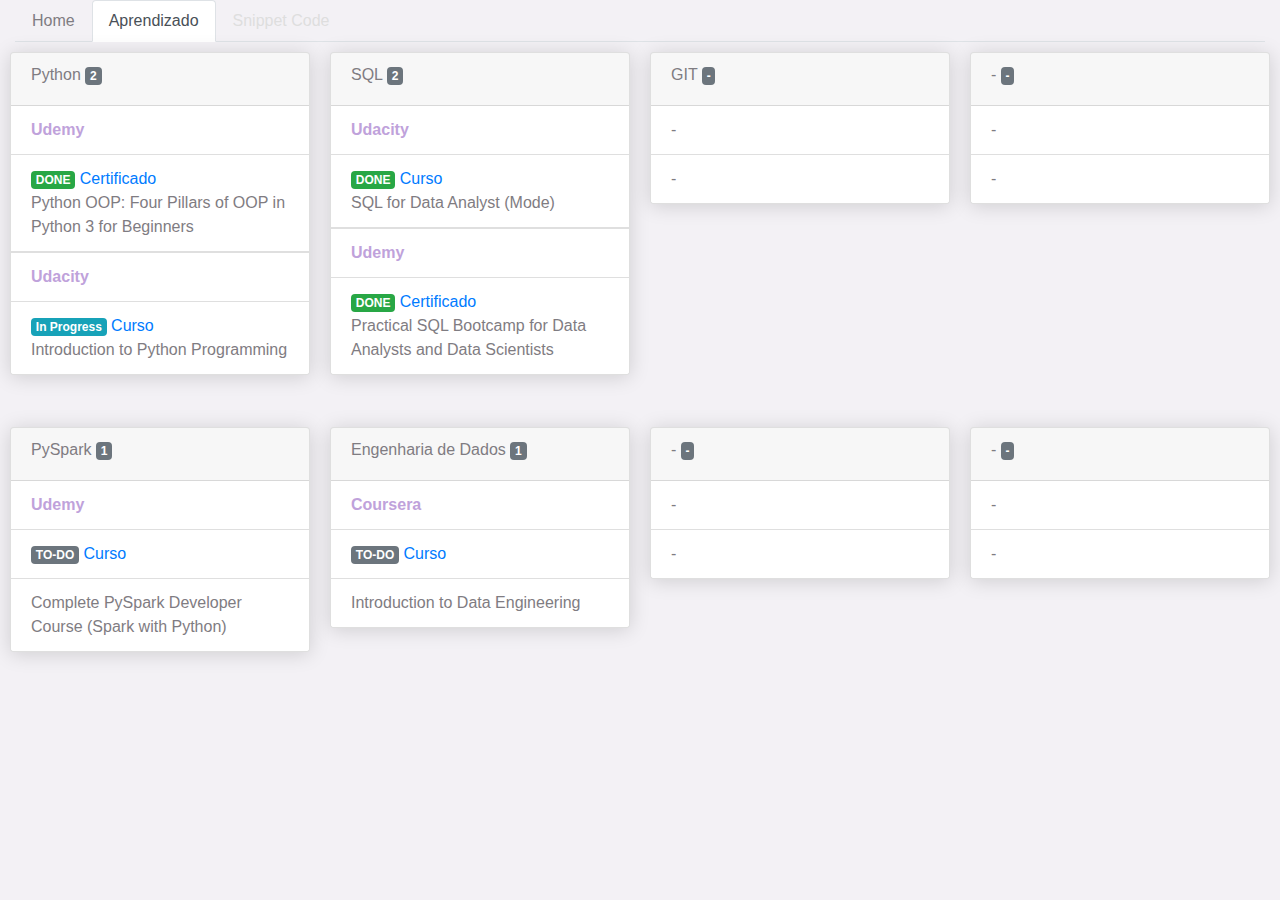
==== courses.html @ e84af803 "add courses to courses.html" ====
<!DOCTYPE html>
<html>
<head>
<title>Kim Albert - Website</title>
<link rel="stylesheet" href="./scripts/mycss.css">

<meta charset="utf-8">
<meta name="viewport" content="width=device-width, initial-scale=1">
<link rel="stylesheet" href="https://maxcdn.bootstrapcdn.com/bootstrap/4.5.2/css/bootstrap.min.css">
<script src="https://ajax.googleapis.com/ajax/libs/jquery/3.5.1/jquery.min.js"></script>
<script src="https://cdnjs.cloudflare.com/ajax/libs/popper.js/1.16.0/umd/popper.min.js"></script>
<script src="https://maxcdn.bootstrapcdn.com/bootstrap/4.5.2/js/bootstrap.min.js"></script>

</head>
<body style="background-color: #F3F1F5;">
    <div class="container-fluid">
  <ul class="nav nav-tabs">
    <li class="nav-item">
      <a class="nav-link" href="./index.html" style="color: #7F7C82;">Home</a>
    </li>
    <li class="nav-item">
      <a class="nav-link active" href="#">Aprendizado</a>
    </li>
    <li class="nav-item">
        <a class="nav-link disabled" href="#" style="color: #dedede;">Snippet Code</a>
    </li>
  </ul>
</div>

<container>
    <div class="container-fluid">
        <!--row-->
        <div class="row">
            <div class="col-sm-3" style="padding: 10px;">
                <div class="card card-width">
                    <div class="card-header">
                        <h6>Python <span class="badge badge-secondary">2</span></h6>
                    </div>
                    <ul class="list-group list-group-flush">
                        <li class="list-group-item"><strong>Udemy</strong></li>
                        <li class="list-group-item"><span class="badge badge-success">DONE</span> <a href="https://www.udemy.com/certificate/UC-08b37c83-039b-4beb-8012-4f938d83a081/" target="_blank">Certificado</a>
                        <br>
                        Python OOP: Four Pillars of OOP in Python 3 for Beginners 
                        </li>
                    </ul>
                    <ul class="list-group list-group-flush">
                        <li class="list-group-item"><strong>Udacity</strong></li>
                        <li class="list-group-item"><span class="badge badge-info">In Progress</span> <a href="https://www.udacity.com/course/introduction-to-python--ud1110" target="_blank">Curso</a>
                        <br>
                        Introduction to Python Programming 
                        </li>
                    </ul>
                </div>
            </div>
            <div class="col-sm-3" style="padding: 10px;">
                <div class="card card-width">
                    <div class="card-header">
                        <h6>SQL <span class="badge badge-secondary">2</span></h6>
                    </div>
                    <ul class="list-group list-group-flush">
                        <li class="list-group-item"><strong>Udacity</strong></li>
                        <li class="list-group-item"><span class="badge badge-success">DONE</span> <a href="https://www.udacity.com/course/sql-for-data-analysis--ud198" target="_blank">Curso</a>
                        <br>
                        SQL for Data Analyst (Mode)
                        </li>
                    </ul>
                    <ul class="list-group list-group-flush">
                        <li class="list-group-item"><strong>Udemy</strong></li>
                        <li class="list-group-item"><span class="badge badge-success">DONE</span> <a href="https://www.udemy.com/certificate/UC-22eb4f1d-b962-43e8-9534-965f875f9209/" target="_blank">Certificado</a>
                        <br>
                        Practical SQL Bootcamp for Data Analysts and Data Scientists
                        </li>
                      </ul>
                </div>
            </div>
            <div class="col-sm-3" style="padding: 10px;">
                <div class="card card-width">
                    <div class="card-header">
                        <h6>GIT <span class="badge badge-secondary">-</span></h6>
                    </div>
                    <ul class="list-group list-group-flush">
                      <li class="list-group-item">-</li>
                      <li class="list-group-item">-</li>
                    </ul>
                </div>
            </div>
            <div class="col-sm-3" style="padding: 10px;">
                <div class="card card-width">
                    <div class="card-header">
                        <h6>- <span class="badge badge-secondary">-</span></h6>
                    </div>
                    <ul class="list-group list-group-flush">
                      <li class="list-group-item">-</li>
                      <li class="list-group-item">-</li>
                    </ul>
                </div>
            </div>
        </div>
        <!--row-->

        <!--row-->
        <div class="row">
            <div class="col-sm-3" style="padding: 10px;">
                <div class="card card-width">
                    <div class="card-header">
                        <h6>PySpark <span class="badge badge-secondary">1</span></h6>
                    </div>
                    <ul class="list-group list-group-flush">
                      <li class="list-group-item"><strong>Udemy</strong></li> 
                      <li class="list-group-item"><span class="badge badge-secondary">TO-DO</span> <a href="https://www.udemy.com/course/pyspark-developer-course/" target="_blank">Curso</a></li>
                      <li class="list-group-item"> Complete PySpark Developer Course (Spark with Python)</li>
                    </ul>
                </div>
            </div>

            <div class="col-sm-3" style="padding: 10px;">
                <div class="card card-width">
                    <div class="card-header">
                        <h6>Engenharia de Dados <span class="badge badge-secondary">1</span></h6>
                    </div>
                    <ul class="list-group list-group-flush">
                      <li class="list-group-item"><strong>Coursera</strong></li>
                      <li class="list-group-item"><span class="badge badge-secondary">TO-DO</span> <a href="https://pt.coursera.org/learn/introduction-to-data-engineering" target="_blank">Curso</a></li>
                      <li class="list-group-item">Introduction to Data Engineering</li>
                    </ul>
                </div>
            </div>

            <div class="col-sm-3" style="padding: 10px;">
                <div class="card card-width">
                    <div class="card-header">
                        <h6>- <span class="badge badge-secondary">-</span></h6>
                    </div>
                    <ul class="list-group list-group-flush">
                      <li class="list-group-item">-</li>
                      <li class="list-group-item">-</li>
                    </ul>
                </div>
            </div>

            <div class="col-sm-3" style="padding: 10px;">
                <div class="card card-width">
                    <div class="card-header">
                        <h6>- <span class="badge badge-secondary">-</span></h6>
                    </div>
                    <ul class="list-group list-group-flush">
                      <li class="list-group-item">-</li>
                      <li class="list-group-item">-</li>
                    </ul>
                </div>
            </div>
        </div>
        <!--row-->
    </div>
</container>
</body>
</html>
---- scripts/mycss.css ----
* {
    margin: 0px;
    padding: 0px;
}

p, ul, li{
    color: #7F7C82;
}

span{
    color: #BFA2DB;
}

h1,h3{
    color: #BFA2DB;
}

h5,h6{
    color: #7F7C82;
}

strong{
    color: #BFA2DB;
}

.card {
    background: rgb(255, 255, 255);
    padding: 3rem 2.5rem;
    margin-bottom: 2rem;
    box-shadow: rgb(0 0 0 / 15%) 0px 2px 20px;
    border-radius: 10px;
}

.card-width {
    width: 100%;
    padding: 0;
}
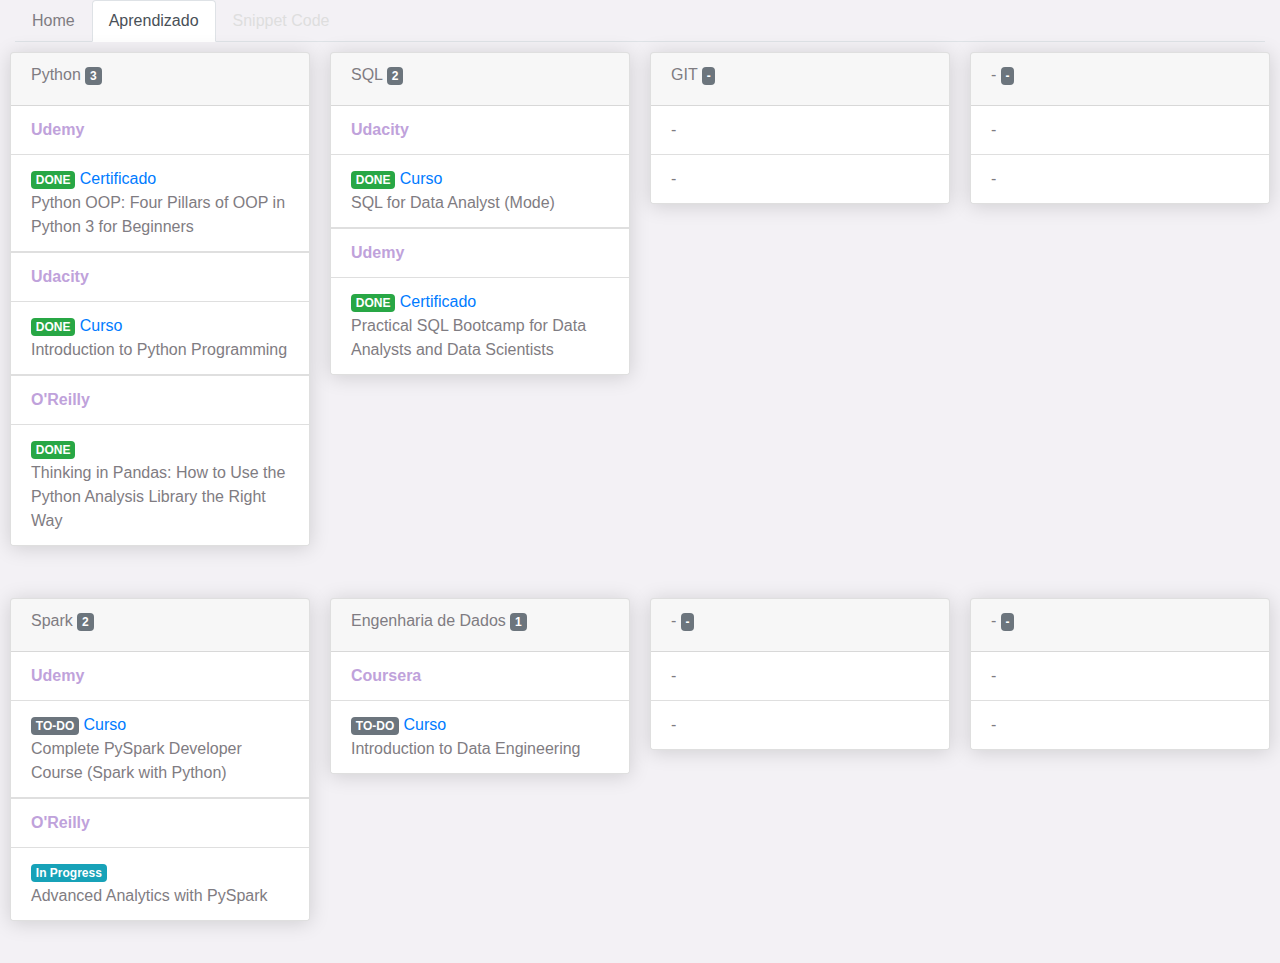
==== commit 54c59149: "add new courses" ====
--- a/courses.html
+++ b/courses.html
@@ -34,7 +34,7 @@
             <div class="col-sm-3" style="padding: 10px;">
                 <div class="card card-width">
                     <div class="card-header">
-                        <h6>Python <span class="badge badge-secondary">2</span></h6>
+                        <h6>Python <span class="badge badge-secondary">3</span></h6>
                     </div>
                     <ul class="list-group list-group-flush">
                         <li class="list-group-item"><strong>Udemy</strong></li>
@@ -45,9 +45,16 @@
                     </ul>
                     <ul class="list-group list-group-flush">
                         <li class="list-group-item"><strong>Udacity</strong></li>
-                        <li class="list-group-item"><span class="badge badge-info">In Progress</span> <a href="https://www.udacity.com/course/introduction-to-python--ud1110" target="_blank">Curso</a>
+                        <li class="list-group-item"><span class="badge badge-success">DONE</span> <a href="https://www.udacity.com/course/introduction-to-python--ud1110" target="_blank">Curso</a>
                         <br>
                         Introduction to Python Programming 
+                        </li>
+                    </ul>
+                    <ul class="list-group list-group-flush">
+                        <li class="list-group-item"><strong>O'Reilly</strong></li>
+                        <li class="list-group-item"><span class="badge badge-success">DONE</span>
+                        <br>
+                        Thinking in Pandas: How to Use the Python Analysis Library the Right Way 
                         </li>
                     </ul>
                 </div>
@@ -103,13 +110,22 @@
             <div class="col-sm-3" style="padding: 10px;">
                 <div class="card card-width">
                     <div class="card-header">
-                        <h6>PySpark <span class="badge badge-secondary">1</span></h6>
+                        <h6>Spark <span class="badge badge-secondary">2</span></h6>
                     </div>
                     <ul class="list-group list-group-flush">
                       <li class="list-group-item"><strong>Udemy</strong></li> 
-                      <li class="list-group-item"><span class="badge badge-secondary">TO-DO</span> <a href="https://www.udemy.com/course/pyspark-developer-course/" target="_blank">Curso</a></li>
-                      <li class="list-group-item"> Complete PySpark Developer Course (Spark with Python)</li>
+                      <li class="list-group-item"><span class="badge badge-secondary">TO-DO</span> <a href="https://www.udemy.com/course/pyspark-developer-course/" target="_blank">Curso</a>
+                      <br>
+                      Complete PySpark Developer Course (Spark with Python)
+                      </li>
                     </ul>
+                    <ul class="list-group list-group-flush">
+                        <li class="list-group-item"><strong>O'Reilly</strong></li> 
+                        <li class="list-group-item"><span class="badge badge-info">In Progress</span>
+                        <br>
+                        Advanced Analytics with PySpark
+                        </li>
+                      </ul>
                 </div>
             </div>
 
@@ -120,8 +136,10 @@
                     </div>
                     <ul class="list-group list-group-flush">
                       <li class="list-group-item"><strong>Coursera</strong></li>
-                      <li class="list-group-item"><span class="badge badge-secondary">TO-DO</span> <a href="https://pt.coursera.org/learn/introduction-to-data-engineering" target="_blank">Curso</a></li>
-                      <li class="list-group-item">Introduction to Data Engineering</li>
+                      <li class="list-group-item"><span class="badge badge-secondary">TO-DO</span> <a href="https://pt.coursera.org/learn/introduction-to-data-engineering" target="_blank">Curso</a>
+                      <br>
+                      Introduction to Data Engineering
+                    </li>
                     </ul>
                 </div>
             </div>
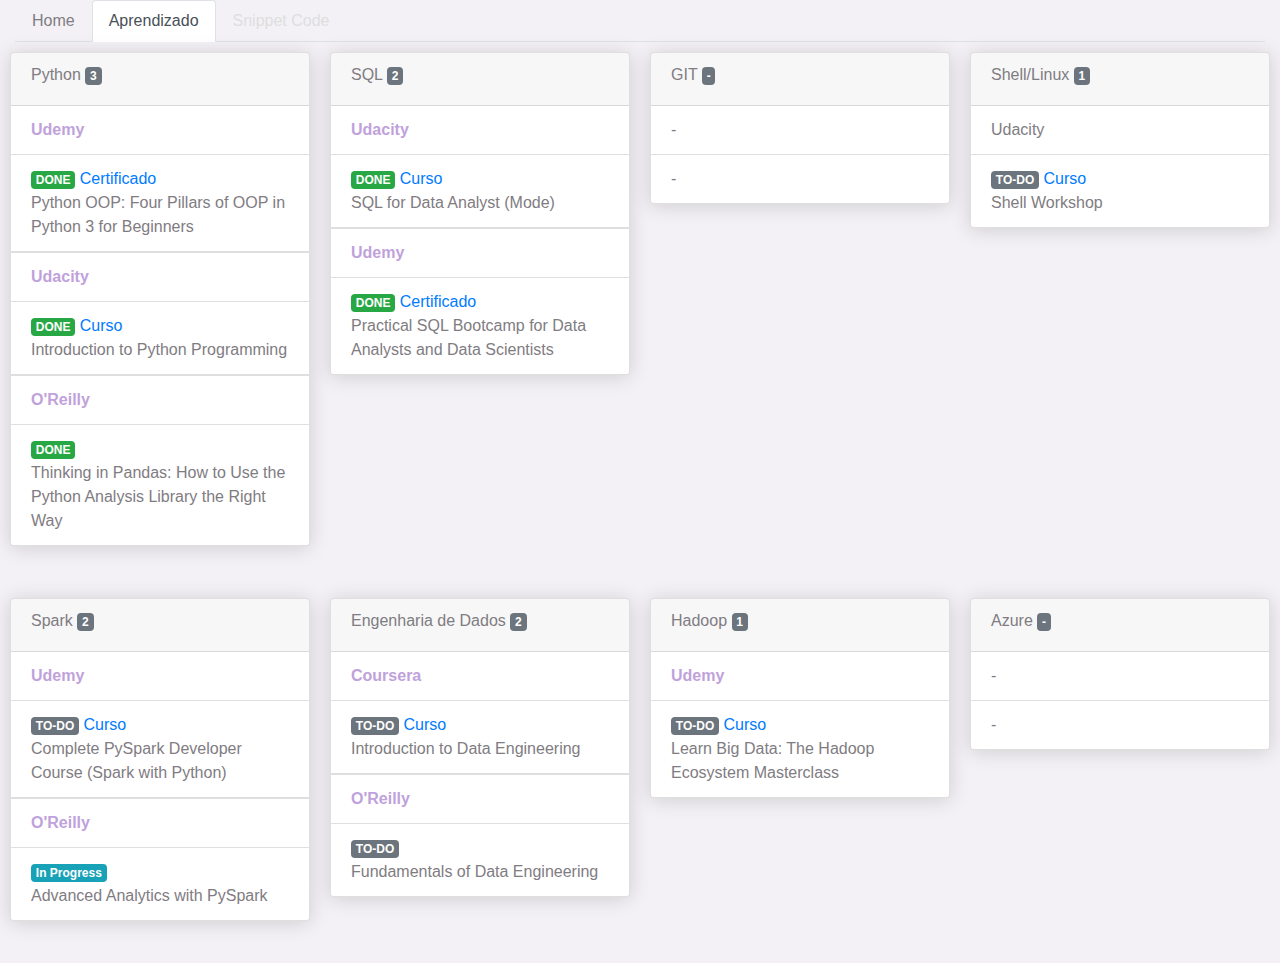
==== commit 5486699c: "add new courses and change last job" ====
--- a/courses.html
+++ b/courses.html
@@ -94,11 +94,13 @@
             <div class="col-sm-3" style="padding: 10px;">
                 <div class="card card-width">
                     <div class="card-header">
-                        <h6>- <span class="badge badge-secondary">-</span></h6>
+                        <h6>Shell/Linux <span class="badge badge-secondary">1</span></h6>
                     </div>
                     <ul class="list-group list-group-flush">
-                      <li class="list-group-item">-</li>
-                      <li class="list-group-item">-</li>
+                      <li class="list-group-item">Udacity</li>
+                      <li class="list-group-item"><span class="badge badge-secondary">TO-DO</span> <a href="https://classroom.udacity.com/courses/ud206" target="_blank">Curso</a>
+                        <br>
+                        Shell Workshop
                     </ul>
                 </div>
             </div>
@@ -132,14 +134,21 @@
             <div class="col-sm-3" style="padding: 10px;">
                 <div class="card card-width">
                     <div class="card-header">
-                        <h6>Engenharia de Dados <span class="badge badge-secondary">1</span></h6>
+                        <h6>Engenharia de Dados <span class="badge badge-secondary">2</span></h6>
                     </div>
                     <ul class="list-group list-group-flush">
-                      <li class="list-group-item"><strong>Coursera</strong></li>
-                      <li class="list-group-item"><span class="badge badge-secondary">TO-DO</span> <a href="https://pt.coursera.org/learn/introduction-to-data-engineering" target="_blank">Curso</a>
-                      <br>
-                      Introduction to Data Engineering
-                    </li>
+                        <li class="list-group-item"><strong>Coursera</strong></li>
+                        <li class="list-group-item"><span class="badge badge-secondary">TO-DO</span> <a href="https://pt.coursera.org/learn/introduction-to-data-engineering" target="_blank">Curso</a>
+                        <br>
+                        Introduction to Data Engineering
+                        </li>
+                    </ul>
+                    <ul class="list-group list-group-flush">
+                        <li class="list-group-item"><strong>O'Reilly</strong></li>
+                        <li class="list-group-item"><span class="badge badge-secondary">TO-DO</span>
+                        <br>
+                        Fundamentals of Data Engineering
+                        </li>
                     </ul>
                 </div>
             </div>
@@ -147,11 +156,14 @@
             <div class="col-sm-3" style="padding: 10px;">
                 <div class="card card-width">
                     <div class="card-header">
-                        <h6>- <span class="badge badge-secondary">-</span></h6>
+                        <h6>Hadoop <span class="badge badge-secondary">1</span></h6>
                     </div>
                     <ul class="list-group list-group-flush">
-                      <li class="list-group-item">-</li>
-                      <li class="list-group-item">-</li>
+                        <li class="list-group-item"><strong>Udemy</strong></li>
+                        <li class="list-group-item"><span class="badge badge-secondary">TO-DO</span> <a href="https://pt.coursera.org/learn/introduction-to-data-engineering" target="_blank">Curso</a>
+                        <br>
+                        Learn Big Data: The Hadoop Ecosystem Masterclass
+                        </li>
                     </ul>
                 </div>
             </div>
@@ -159,7 +171,7 @@
             <div class="col-sm-3" style="padding: 10px;">
                 <div class="card card-width">
                     <div class="card-header">
-                        <h6>- <span class="badge badge-secondary">-</span></h6>
+                        <h6>Azure <span class="badge badge-secondary">-</span></h6>
                     </div>
                     <ul class="list-group list-group-flush">
                       <li class="list-group-item">-</li>
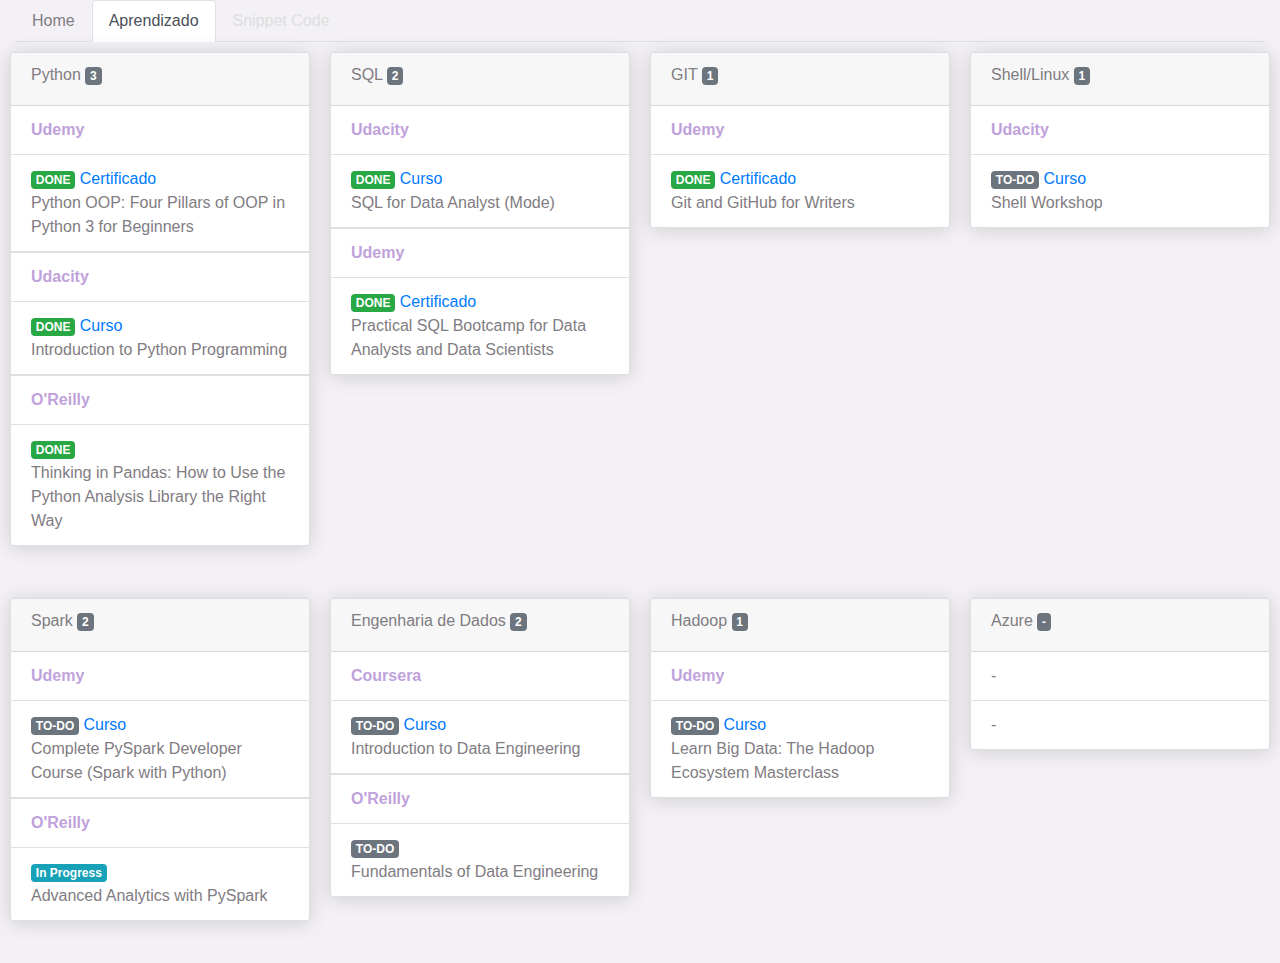
==== commit 81730372: "Added new course git" ====
--- a/courses.html
+++ b/courses.html
@@ -83,11 +83,14 @@
             <div class="col-sm-3" style="padding: 10px;">
                 <div class="card card-width">
                     <div class="card-header">
-                        <h6>GIT <span class="badge badge-secondary">-</span></h6>
+                        <h6>GIT <span class="badge badge-secondary">1</span></h6>
                     </div>
                     <ul class="list-group list-group-flush">
-                      <li class="list-group-item">-</li>
-                      <li class="list-group-item">-</li>
+                        <li class="list-group-item"><strong>Udemy</strong></li>
+                        <li class="list-group-item"><span class="badge badge-success">DONE</span> <a href="https://www.udemy.com/certificate/UC-5e2b22cf-13c8-40c5-b230-b7e4e3d10f41/" target="_blank">Certificado</a>
+                        <br>
+                        Git and GitHub for Writers
+                        </li>
                     </ul>
                 </div>
             </div>
@@ -97,7 +100,7 @@
                         <h6>Shell/Linux <span class="badge badge-secondary">1</span></h6>
                     </div>
                     <ul class="list-group list-group-flush">
-                      <li class="list-group-item">Udacity</li>
+                      <li class="list-group-item"><strong>Udacity</strong></li>
                       <li class="list-group-item"><span class="badge badge-secondary">TO-DO</span> <a href="https://classroom.udacity.com/courses/ud206" target="_blank">Curso</a>
                         <br>
                         Shell Workshop
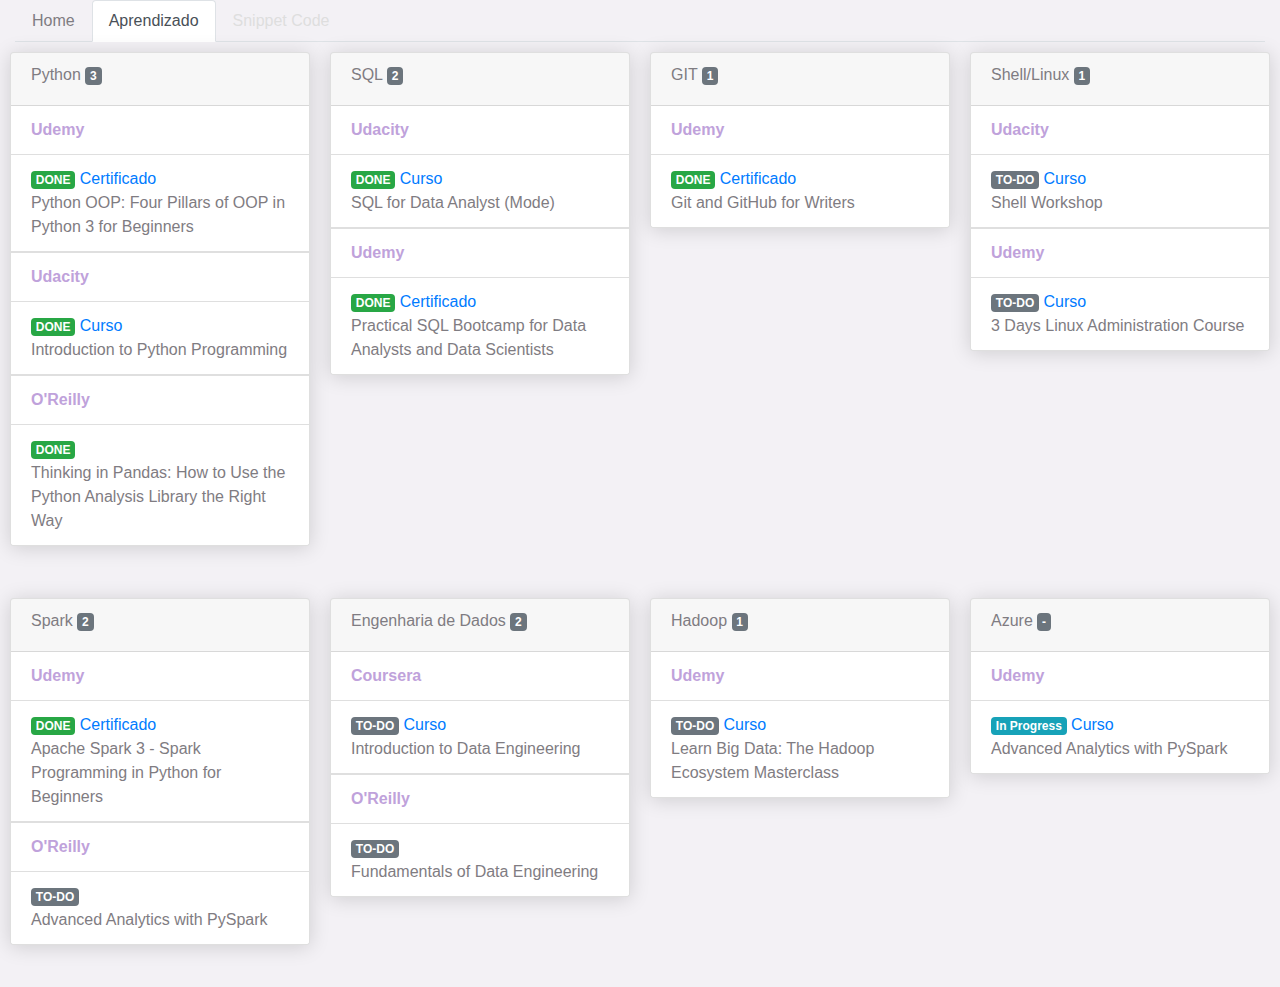
==== commit ab9f80d3: "Add courses" ====
--- a/courses.html
+++ b/courses.html
@@ -105,6 +105,13 @@
                         <br>
                         Shell Workshop
                     </ul>
+                    <ul class="list-group list-group-flush">
+                        <li class="list-group-item"><strong>Udemy</strong></li> 
+                        <li class="list-group-item"><span class="badge badge-secondary">TO-DO</span> <a href="https://www.udemy.com/course/perfect-3-days-linux-course" target="_blank">Curso</a>
+                        <br>
+                        3 Days Linux Administration Course
+                        </li>
+                    </ul>
                 </div>
             </div>
         </div>
@@ -118,19 +125,19 @@
                         <h6>Spark <span class="badge badge-secondary">2</span></h6>
                     </div>
                     <ul class="list-group list-group-flush">
-                      <li class="list-group-item"><strong>Udemy</strong></li> 
-                      <li class="list-group-item"><span class="badge badge-secondary">TO-DO</span> <a href="https://www.udemy.com/course/pyspark-developer-course/" target="_blank">Curso</a>
-                      <br>
-                      Complete PySpark Developer Course (Spark with Python)
-                      </li>
+                        <li class="list-group-item"><strong>Udemy</strong></li> 
+                        <li class="list-group-item"><span class="badge badge-success">DONE</span> <a href="https://www.udemy.com/certificate/UC-d367515c-8d63-4c10-b5b2-99c558a51841/" target="_blank">Certificado</a>
+                        <br>
+                        Apache Spark 3 - Spark Programming in Python for Beginners
+                        </li>
                     </ul>
                     <ul class="list-group list-group-flush">
                         <li class="list-group-item"><strong>O'Reilly</strong></li> 
-                        <li class="list-group-item"><span class="badge badge-info">In Progress</span>
+                        <li class="list-group-item"><span class="badge badge-secondary">TO-DO</span>
                         <br>
                         Advanced Analytics with PySpark
                         </li>
-                      </ul>
+                    </ul>
                 </div>
             </div>
 
@@ -163,7 +170,7 @@
                     </div>
                     <ul class="list-group list-group-flush">
                         <li class="list-group-item"><strong>Udemy</strong></li>
-                        <li class="list-group-item"><span class="badge badge-secondary">TO-DO</span> <a href="https://pt.coursera.org/learn/introduction-to-data-engineering" target="_blank">Curso</a>
+                        <li class="list-group-item"><span class="badge badge-secondary">TO-DO</span> <a href="https://www.udemy.com/course/learn-big-data-the-hadoop-ecosystem-masterclass" target="_blank">Curso</a>
                         <br>
                         Learn Big Data: The Hadoop Ecosystem Masterclass
                         </li>
@@ -177,8 +184,11 @@
                         <h6>Azure <span class="badge badge-secondary">-</span></h6>
                     </div>
                     <ul class="list-group list-group-flush">
-                      <li class="list-group-item">-</li>
-                      <li class="list-group-item">-</li>
+                        <li class="list-group-item"><strong>Udemy</strong></li> 
+                        <li class="list-group-item"><span class="badge badge-info">In Progress</span> <a href="https://www.udemy.com/course/azure-databricks-spark-core-for-data-engineers" target="_blank">Curso</a>
+                        <br>
+                        Advanced Analytics with PySpark
+                        </li>
                     </ul>
                 </div>
             </div>
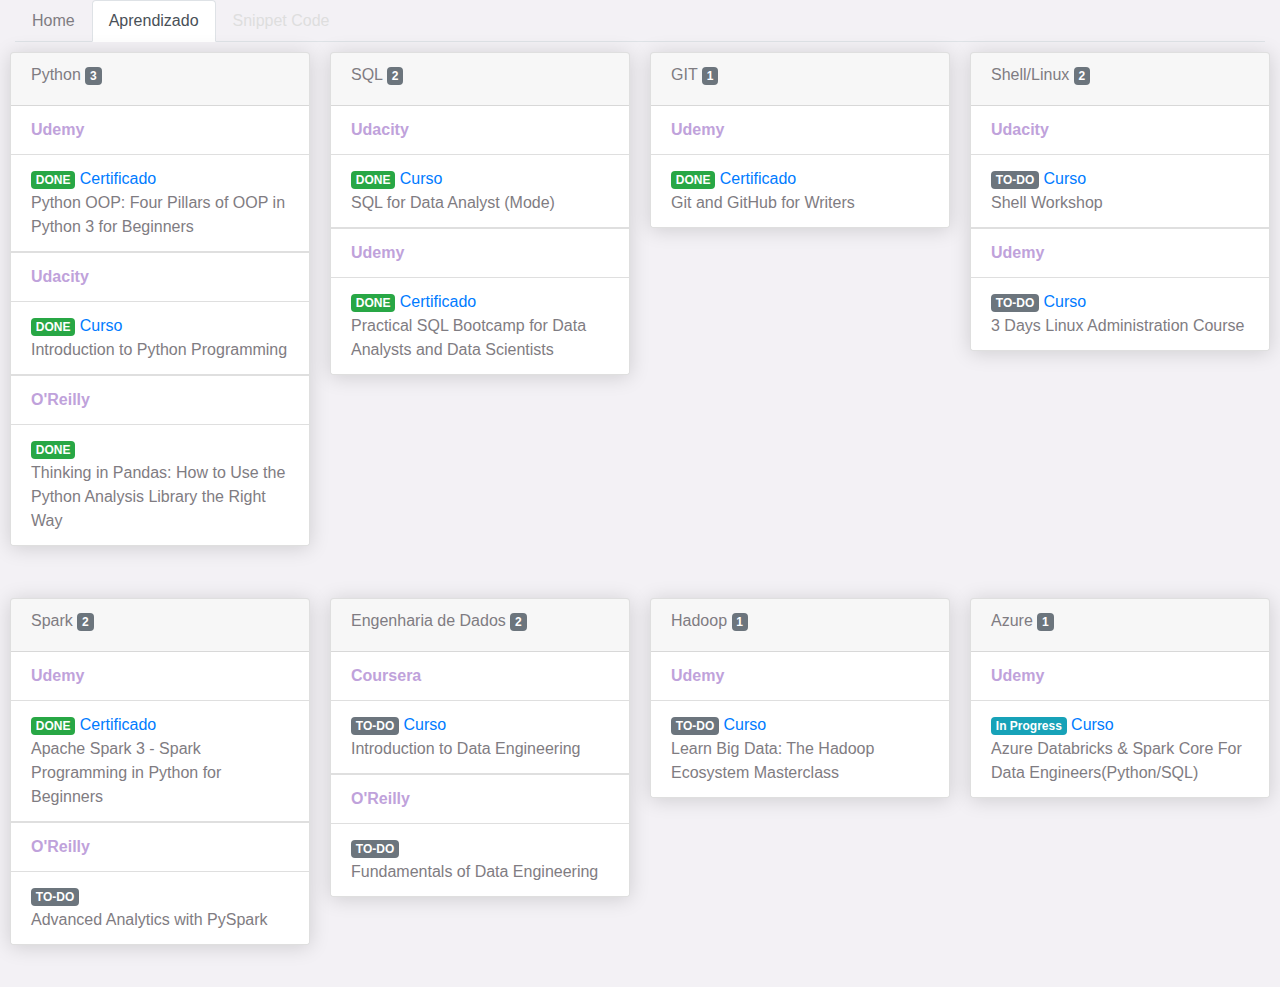
==== commit 95076ae6: "adjusting courses" ====
--- a/courses.html
+++ b/courses.html
@@ -97,7 +97,7 @@
             <div class="col-sm-3" style="padding: 10px;">
                 <div class="card card-width">
                     <div class="card-header">
-                        <h6>Shell/Linux <span class="badge badge-secondary">1</span></h6>
+                        <h6>Shell/Linux <span class="badge badge-secondary">2</span></h6>
                     </div>
                     <ul class="list-group list-group-flush">
                       <li class="list-group-item"><strong>Udacity</strong></li>
@@ -181,13 +181,13 @@
             <div class="col-sm-3" style="padding: 10px;">
                 <div class="card card-width">
                     <div class="card-header">
-                        <h6>Azure <span class="badge badge-secondary">-</span></h6>
+                        <h6>Azure <span class="badge badge-secondary">1</span></h6>
                     </div>
                     <ul class="list-group list-group-flush">
                         <li class="list-group-item"><strong>Udemy</strong></li> 
                         <li class="list-group-item"><span class="badge badge-info">In Progress</span> <a href="https://www.udemy.com/course/azure-databricks-spark-core-for-data-engineers" target="_blank">Curso</a>
                         <br>
-                        Advanced Analytics with PySpark
+                        Azure Databricks & Spark Core For Data Engineers(Python/SQL)
                         </li>
                     </ul>
                 </div>
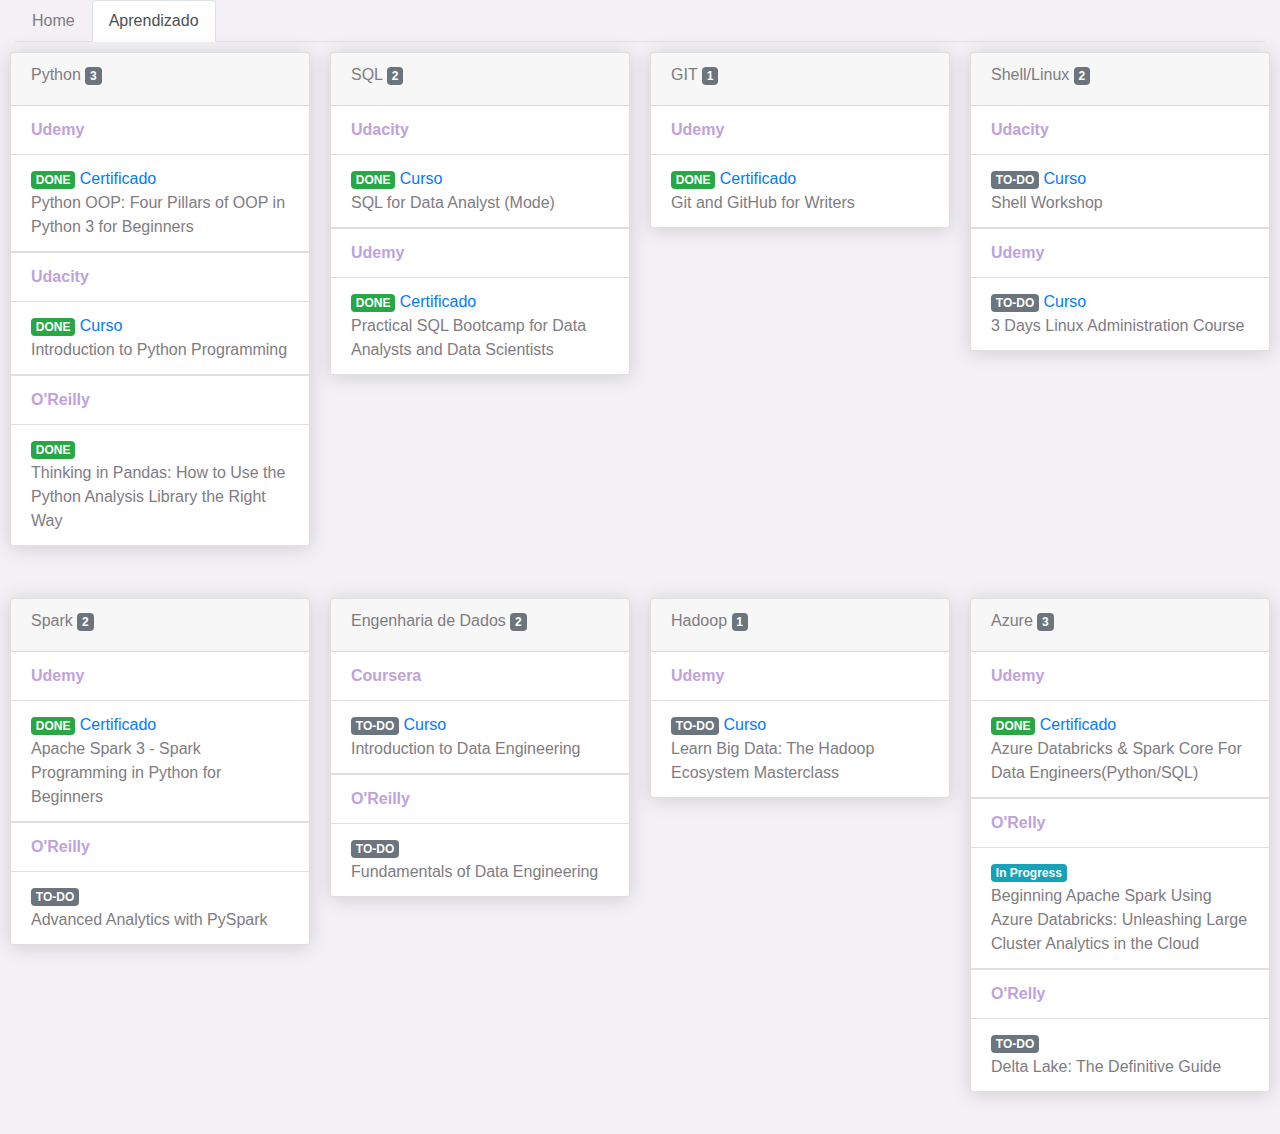
==== commit 17da2738: "adding new courses and removing snippet section" ====
--- a/courses.html
+++ b/courses.html
@@ -21,9 +21,6 @@
     <li class="nav-item">
       <a class="nav-link active" href="#">Aprendizado</a>
     </li>
-    <li class="nav-item">
-        <a class="nav-link disabled" href="#" style="color: #dedede;">Snippet Code</a>
-    </li>
   </ul>
 </div>
 
@@ -181,13 +178,27 @@
             <div class="col-sm-3" style="padding: 10px;">
                 <div class="card card-width">
                     <div class="card-header">
-                        <h6>Azure <span class="badge badge-secondary">1</span></h6>
+                        <h6>Azure <span class="badge badge-secondary">3</span></h6>
                     </div>
                     <ul class="list-group list-group-flush">
                         <li class="list-group-item"><strong>Udemy</strong></li> 
-                        <li class="list-group-item"><span class="badge badge-info">In Progress</span> <a href="https://www.udemy.com/course/azure-databricks-spark-core-for-data-engineers" target="_blank">Curso</a>
+                        <li class="list-group-item"><span class="badge badge-success">DONE</span> <a href="https://www.udemy.com/certificate/UC-d5519f8d-c409-4f6f-9f56-96ba27cdd7b8/" target="_blank">Certificado</a>
                         <br>
                         Azure Databricks & Spark Core For Data Engineers(Python/SQL)
+                        </li>
+                    </ul>
+                    <ul class="list-group list-group-flush">
+                        <li class="list-group-item"><strong>O'Relly</strong></li> 
+                        <li class="list-group-item"><span class="badge badge-info">In Progress</span>
+                        <br>
+                        Beginning Apache Spark Using Azure Databricks: Unleashing Large Cluster Analytics in the Cloud
+                        </li>
+                    </ul>
+                    <ul class="list-group list-group-flush">
+                        <li class="list-group-item"><strong>O'Relly</strong></li> 
+                        <li class="list-group-item"><span class="badge badge-secondary">TO-DO</span>
+                        <br>
+                        Delta Lake: The Definitive Guide
                         </li>
                     </ul>
                 </div>
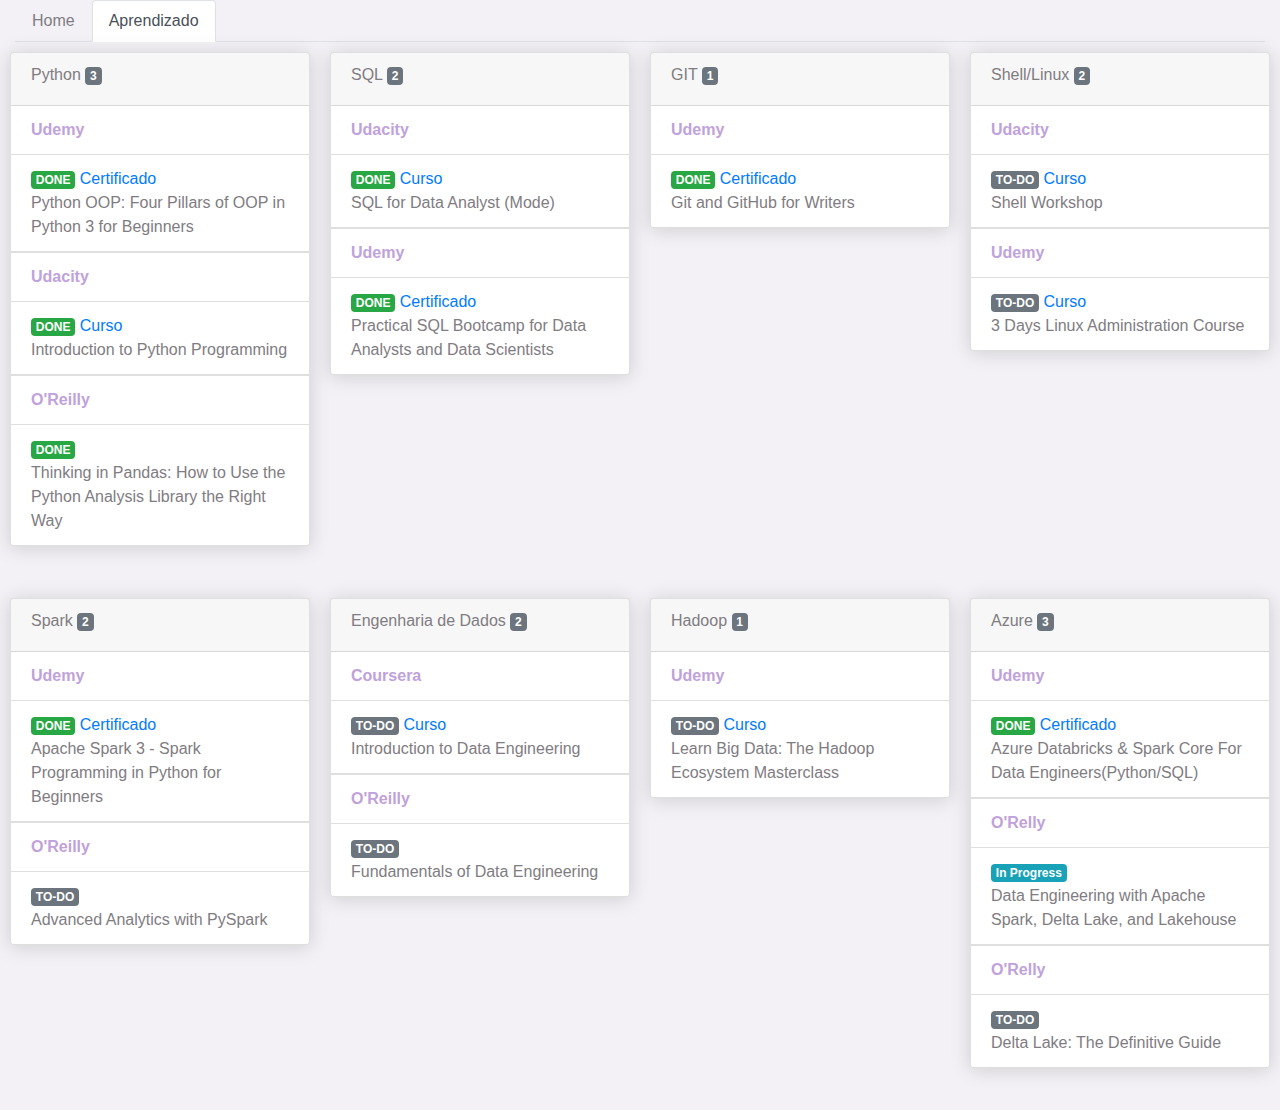
==== commit d31d2aaa: "add microsoft certified and update oreilly course" ====
--- a/courses.html
+++ b/courses.html
@@ -191,7 +191,7 @@
                         <li class="list-group-item"><strong>O'Relly</strong></li> 
                         <li class="list-group-item"><span class="badge badge-info">In Progress</span>
                         <br>
-                        Beginning Apache Spark Using Azure Databricks: Unleashing Large Cluster Analytics in the Cloud
+                        Data Engineering with Apache Spark, Delta Lake, and Lakehouse
                         </li>
                     </ul>
                     <ul class="list-group list-group-flush">
